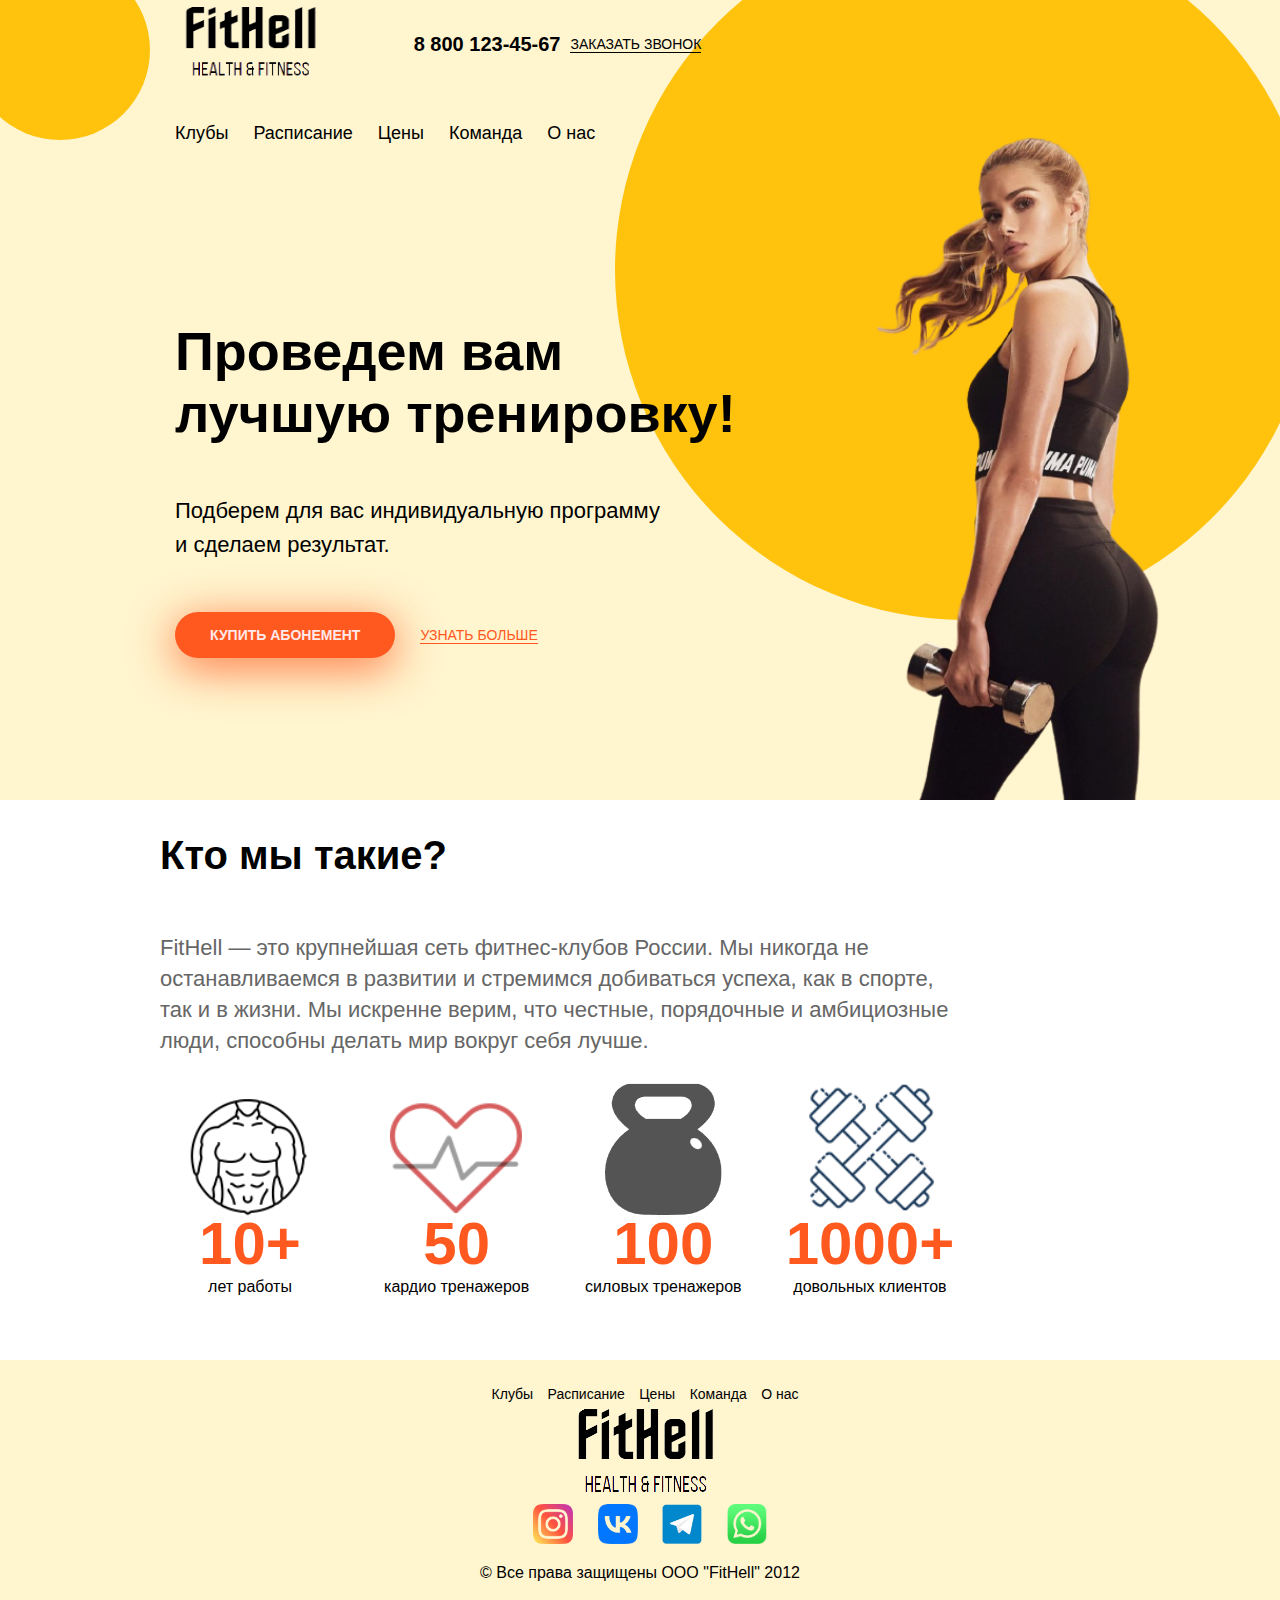
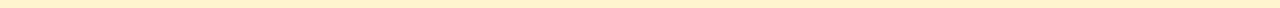
==== index.html @ b3043eb1 "first commit" ====
<!DOCTYPE html>
<html lang="ru">

<head>
    <meta charset="UTF-8">
    <meta http-equiv="X-UA-Compatible" content="IE=edge">
    <meta name="viewport" content="width=device-width, initial-scale=1.0">
    <title>FitHell</title>
    <link rel="icon" href="img/logo.png">
    <link rel="stylesheet" href="scss/style.css">
    </link>
</head>

<body>
    <header class="header container">
        <div class="circle circle_small"></div>
        <div class="circle circle_big"></div>
        <img class="header-img" src="img/girl.png">
        <a href="index.html" class="header-logo">
            <img src="img/logo.png" height="80px" width="150px">
        </a>
        <nav class="header-nav">
            <a href="html/club.html" class="header-nav__link">Клубы</a>
            <a href="html/schedule.html" class="header-nav__link">Расписание</a>
            <a href="html/prices.html" class="header-nav__link">Цены</a>
            <a href="html/team.html" class="header-nav__link">Команда</a>
            <a href="html/about.html" class="header-nav__link">О нас</a>
        </nav>
        <div class="header-contacts">
            <a href="#" class="header-contacts__link header-contacts__phone">8 800 123-45-67</a>
            <a href="index.html" class="header-contacts__link header-contacts__callback" id="open_pop_up_phone">Заказать
                звонок</a>
        </div>
        <div class="pop_up_phone" id="pop_up_phone">
            <div class="pop_up_phone_container">
                <div class="pop_up_phone_body" id="pop_up_phone_body">
                    <p>Заказать звонок</p>
                    <form method="POST">
                        <input type="text" placeholder="ФИО" name="fullName_us">
                        <input type="text" placeholder="Телефон" name="phone_us">
                        <button name="go_us">Заказать звонок</button>
                    </form>
                    <div class="pop_up_phone_close" id="pop_up_phone_close">&#10006</div>
                </div>
            </div>
        </div>
        <div class="header-text">
            <h1 class="header-title">Проведем вам<br>лучшую тренировку!</h1>
            <span class="header-subtitle">Подберем для вас индивидуальную программу<br>и сделаем результат.</span>
            <div class="header-buttons">
                <a href="#" class="button" id="open_pop_up">Купить абонемент</a>
                <a href="/html/prices.html" class="link header-buttons__link">Узнать больше</a>
            </div>
            <div class="pop_up" id="pop_up">
                <div class="pop_up_container">
                    <div class="pop_up_body">
                            <p>Регистрация</p>
                            <input type="text" placeholder="Телефон" name="phone">
                            <input type="text" placeholder="ФИО" name="fullName">
                            <input type="password" placeholder="Пароль" name="pass">
                            <a type="submit" class="button-reg">Регистрация</a>
                            <a href="#" id="open_pop_up_a" class="button-auth">Авторизация</a>
                            <div class="pop_up_close" id="pop_up_close">&#10006</div>
                    </div>
                </div>
            </div>
            <div class="pop_up" id="pop_up_a">
                <div class="pop_up_container">
                    <div class="pop_up_body">
                            <p>Авторизация</p>
                            <input type="text" placeholder="Телефон" name="phoneA">
                            <input type="password" placeholder="Пароль" name="passA">
                            <a type="submit" class="button-reg">Авторизация</a>
                            <a href="#" id="open_pop_up_reg" class="button-auth">Регистрация</a>
                            <div class="pop_up_close" id="pop_up_close_a">&#10006</div>
                    </div>
                </div>
            </div>
            <script src="../js/main.js"></script>
        </div>
    </header>
    <section class="section about">
        <div class="container">
            <h2 class="section-title">Кто мы такие?</h2>
            <p class="section-description">
                FitHell — это крупнейшая сеть фитнес-клубов России.
                Мы никогда не останавливаемся в развитии и стремимся добиваться успеха,
                как в спорте, так и в жизни. Мы искренне верим, что честные, порядочные и
                амбициозные люди, способны делать мир вокруг себя лучше.
            </p>
            <div class="about-row">
                <div class="about-col">
                    <img src="img/about/1.png" alt="10 лет работы"" class=" about__image">
                    <h3 class="about__title">10+</h3>
                    <span class="about__text">лет работы</span>
                </div>
                <div class="about-col">
                    <img src="img/about/2.png" alt="50 различных кардио-тренажеров" class="about__image">
                    <h3 class="about__title">50</h3>
                    <span class="about__text">кардио тренажеров</span>
                </div>
                <div class="about-col">
                    <img src="img/about/3.png" alt="100 видов силовых тренажеров" class="about__image">
                    <h3 class="about__title">100</h3>
                    <span class="about__text">силовых тренажеров</span>
                </div>
                <div class="about-col">
                    <img src="img/about/4.png" alt="1000+ довольных клиентов" class="about__image">
                    <h3 class="about__title">1000+</h3>
                    <span class="about__text">довольных клиентов</span>
                </div>
            </div>
        </div>
    </section>
    <footer>
        <nav>
            <a href="#">Клубы</a>
            <a href="#">Расписание</a>
            <a href="#">Цены</a>
            <a href="#">Команда</a>
            <a href="#">О нас</a>
        </nav>
        <div class="footer-logo">
            <a href="index.html"><img src="img/logo.png"></a>
        </div>
        <div class="social">
            <a href="#"><img src="img/social/inst.png" height="40px" width="40px"></a>
            <a href="#"><img src="img/social/vk.png" height="40px" width="40px"></a>
            <a href="#"><img src="img/social/tg.png" height="40px" width="40px"></a>
            <a href="#"><img src="img/social/wp.png" height="40px" width="40px"></a>
        </div>
        <p>© Все права защищены ООО "FitHell" 2012</p>
    </footer>
</body>

</html>
---- scss/style.css ----
*,
*:before,
*:after {
  -webkit-box-sizing: border-box;
          box-sizing: border-box;
}

body {
  font-family: sans-serif;
  margin: 0;
}

.link {
  color: #ff591f;
  text-decoration: none;
  text-transform: uppercase;
  display: inline-block;
  font-size: 14px;
}

.button {
  color: #ffe9e9;
  display: inline-block;
  font-size: 14px;
  text-decoration: none;
  background-color: #ff591f;
  text-transform: uppercase;
  font-weight: 700;
  padding: 15px 35px;
  border-radius: 100px;
  -webkit-box-shadow: 0 10px 40px rgba(255, 89, 31, 0.35), 0 9px 46px rgba(255, 89, 31, 0.56);
          box-shadow: 0 10px 40px rgba(255, 89, 31, 0.35), 0 9px 46px rgba(255, 89, 31, 0.56);
}

.circle {
  border-radius: 50%;
  background-color: #ffc30d;
  position: absolute;
}

.circle_small {
  left: -30px;
  top: -40px;
  width: 180px;
  height: 180px;
  z-index: 0;
}

.circle_big {
  right: -35px;
  top: -80px;
  width: 700px;
  height: 700px;
  z-index: 0;
}

.container {
  position: relative;
  display: -ms-grid;
  display: grid;
  -ms-grid-columns: 2fr 5fr 3fr;
      grid-template-columns: 2fr 5fr 3fr;
}

.header {
  position: relative;
  overflow: hidden;
  display: -ms-grid;
  display: grid;
  -ms-grid-columns: 2fr 5fr 3fr;
      grid-template-columns: 2fr 5fr 3fr;
  -ms-grid-rows: 2fr 10fr;
      grid-template-rows: 2fr 10fr;
  grid-column-gap: 20px;
  min-height: 800px;
  -webkit-box-align: center;
      -ms-flex-align: center;
          align-items: center;
  background-color: #fff5cf;
  font-size: 18px;
}

.header-logo, .header-nav, .header-contacts, .header-text {
  position: relative;
}

.header-logo {
  grid-area: header-logo;
  -ms-grid-column-align: center;
      justify-self: center;
  -ms-grid-column: 1;
  -ms-grid-column-span: 1;
  grid-column: 1/2;
  -ms-grid-row: 1;
  -ms-grid-row-span: 1;
  grid-row: 1/2;
}

.header-nav {
  grid-area: header-nav;
  position: relative;
  -ms-grid-column: 2;
  -ms-grid-column-span: 1;
  grid-column: 2/3;
  -ms-grid-row: 1;
  -ms-grid-row-span: 1;
  grid-row: 1/2;
}

.header-nav__link {
  margin-right: 20px;
  text-decoration: none;
  color: #000;
}

.header-nav__link:last-child {
  margin-right: 0;
}

.header-img {
  position: absolute;
  bottom: 0;
  left: 65%;
  width: 395px;
}

.header-contacts {
  grid-area: header-contacts;
  -ms-grid-column-align: center;
      justify-self: center;
  position: relative;
  display: -ms-grid;
  display: grid;
  -ms-grid-columns: auto auto;
      grid-template-columns: auto auto;
  -webkit-box-align: center;
      -ms-flex-align: center;
          align-items: center;
  -ms-grid-column: 3;
  -ms-grid-column-span: 1;
  grid-column: 3/4;
  -ms-grid-row: 1;
  -ms-grid-row-span: 1;
  grid-row: 1/2;
}

.header-contacts__link {
  margin-right: 10px;
  text-decoration: none;
  color: #000;
  text-transform: uppercase;
}

.header-contacts__phone {
  font-size: 20px;
  font-weight: 900;
}

.header-contacts__callback {
  font-size: 14px;
  display: inline-block;
}

.header-contacts__callback:after {
  content: "";
  display: block;
  width: 100%;
  height: 1px;
  background-color: #000;
}

.header-text {
  grid-area: header-text;
  -ms-grid-column: 2;
  -ms-grid-column-span: 1;
  grid-column: 2/3;
  -ms-grid-row: 2;
  -ms-grid-row-span: 1;
  grid-row: 2/3;
  max-width: 600px;
  display: -ms-grid;
  display: grid;
  grid-row-gap: 50px;
  -webkit-box-pack: start;
      -ms-flex-pack: start;
          justify-content: flex-start;
}

.header-title {
  font-size: 54px;
  margin: 0;
}

.header-subtitle {
  font-size: 22px;
  line-height: 34px;
}

.header-buttons__link {
  margin-left: 20px;
}

.header-buttons__link:after {
  content: "";
  display: block;
  width: 100%;
  height: 1px;
  background-color: #ff591f;
}

.header .pop_up {
  width: 100%;
  height: 100%;
  position: fixed;
  left: 0;
  top: 0;
  background-color: transparent;
  z-index: 2;
  -webkit-transform: translateY(-44.5%) scale(0);
          transform: translateY(-44.5%) scale(0);
  -webkit-transition: 0.4s ease-in-out;
  transition: 0.4s ease-in-out;
}

.header .pop_up_container {
  display: -webkit-box;
  display: -ms-flexbox;
  display: flex;
  width: 100%;
  height: 100%;
}

.header .pop_up_body {
  margin: auto;
  width: 500px;
  background-color: #fff;
  border-radius: 10px;
  text-align: center;
  padding: 100px 15px 110px 15px;
  position: relative;
}

.header .pop_up_body p {
  font-size: 28px;
  font-weight: 600;
  color: #22262d;
  margin-bottom: 40px;
}

.header .pop_up_body input {
  display: block;
  margin: 25px auto 0px auto;
  width: 330px;
  padding: 17px 20px;
  background-color: #dadada;
  border-radius: 10px;
  border: none;
  font-weight: 500;
  font-size: 18px;
  color: black;
}

.header .pop_up_body :focus {
  outline: none;
}

.header .pop_up_body .button-reg {
  cursor: pointer;
  display: block;
  width: 330px;
  margin: 60px auto 0px auto;
  padding: 20px 0px;
  font-weight: 500;
  font-size: 16px;
  border: none;
  color: #fff;
  border-radius: 10px;
  background-color: #ff591f;
  margin-bottom: 10px;
  text-decoration: none;
}

.header .pop_up_body .button-auth {
  color: #ff591f;
  text-transform: uppercase;
  display: inline-block;
  font-size: 14px;
}

.header .pop_up_close {
  position: absolute;
  top: 15px;
  right: 15px;
  font-size: 21px;
  cursor: pointer;
}

.pop_up_phone {
  width: 100%;
  height: 100%;
  position: fixed;
  left: 0;
  top: 0;
  background-color: transparent;
  z-index: 2;
  -webkit-transform: translateY(-44.5%) scale(0);
          transform: translateY(-44.5%) scale(0);
  -webkit-transition: 0.4s ease-in-out;
  transition: 0.4s ease-in-out;
}

.pop_up_phone_container {
  display: -webkit-box;
  display: -ms-flexbox;
  display: flex;
  width: 100%;
  height: 100%;
}

.pop_up_phone_body {
  margin: auto;
  width: 500px;
  background-color: #fff;
  border-radius: 10px;
  text-align: center;
  padding: 100px 15px 110px 15px;
  position: relative;
}

.pop_up_phone_body p {
  font-size: 28px;
  font-weight: 600;
  color: #22262d;
  margin-bottom: 40px;
}

.pop_up_phone_body input {
  display: block;
  margin: 25px auto 0px auto;
  width: 330px;
  padding: 17px 20px;
  background-color: #dadada;
  border-radius: 10px;
  border: none;
  font-weight: 500;
  font-size: 18px;
  color: black;
}

.pop_up_phone_body :focus {
  outline: none;
}

.pop_up_phone_body button {
  cursor: pointer;
  display: block;
  width: 330px;
  margin: 60px auto 0px auto;
  padding: 20px 0px;
  font-weight: 500;
  font-size: 16px;
  border: none;
  color: #fff;
  border-radius: 10px;
  background-color: #ff591f;
  margin-bottom: 10px;
}

.pop_up_phone_body a {
  color: #ff591f;
  text-transform: uppercase;
  display: inline-block;
  font-size: 14px;
}

.pop_up_phone_close {
  position: absolute;
  top: 15px;
  right: 15px;
  font-size: 21px;
  cursor: pointer;
}

.pop_up_phone.active {
  -webkit-transform: translateY(0%) scale(100%);
          transform: translateY(0%) scale(100%);
  background-color: rgba(0, 0, 0, 0.8);
}

.pop_up.active {
  -webkit-transform: translateY(0%) scale(100%);
          transform: translateY(0%) scale(100%);
  background-color: rgba(0, 0, 0, 0.8);
}

.pop_up_a.active {
  -webkit-transform: translateY(0%) scale(100%);
          transform: translateY(0%) scale(100%);
  background-color: rgba(0, 0, 0, 0.8);
}

.section {
  margin-bottom: 5%;
}

.section-title {
  -ms-grid-column: 2;
  -ms-grid-column-span: 1;
  grid-column: 2/3;
  -ms-grid-row: 1;
  -ms-grid-row-span: 1;
  grid-row: 1/2;
  font-size: 40px;
}

.section-description {
  -ms-grid-column: 2;
  -ms-grid-column-span: 1;
  grid-column: 2/3;
  -ms-grid-row: 2;
  -ms-grid-row-span: 1;
  grid-row: 2/3;
  color: #666666;
  font-size: 22px;
  line-height: 1.4;
  font-weight: 300;
}

.section .about-row {
  -ms-grid-row: 3;
  -ms-grid-row-span: 1;
  grid-row: 3/4;
  -ms-grid-column: 2;
  -ms-grid-column-span: 1;
  grid-column: 2/3;
  display: -ms-grid;
  display: grid;
  -ms-grid-columns: (minmax(180px, max-content))[auto-fill];
      grid-template-columns: repeat(auto-fill, minmax(180px, -webkit-max-content));
      grid-template-columns: repeat(auto-fill, minmax(180px, max-content));
  -webkit-box-pack: justify;
      -ms-flex-pack: justify;
          justify-content: space-between;
}

.section .about-col {
  display: -ms-grid;
  display: grid;
  -ms-grid-rows: 140px;
      grid-template-rows: 140px;
  grid-auto-rows: auto;
  -webkit-box-align: end;
      -ms-flex-align: end;
          align-items: end;
  justify-items: center;
}

.section .about__title {
  color: #ff591f;
  font-size: 60px;
  margin: 0;
  margin-top: -10px;
}

footer {
  width: 100%;
  height: auto;
  background-color: #fff5cf;
  margin: 0 auto;
  text-align: center;
  padding-top: 25px;
  padding-bottom: 10px;
}

footer a {
  color: #000;
  font-size: 14px;
  margin-left: 10px;
  text-decoration: none;
}

footer nav a:hover {
  border-bottom: 1px solid #000;
}

.social img {
  margin-left: 10px;
}

.social img:hover {
  border-radius: 50%;
}

@media (max-width: 1360px) {
  .container {
    -ms-grid-columns: 1fr 5fr 2fr;
        grid-template-columns: 1fr 5fr 2fr;
  }
  .header {
    -ms-grid-rows: 1fr 1fr 7fr;
        grid-template-rows: 1fr 1fr 7fr;
  }
  .header-nav {
    -ms-grid-column: 2;
    -ms-grid-column-span: 2;
    grid-column: 2/4;
    -ms-grid-row: 2;
    -ms-grid-row-span: 1;
    grid-row: 2/3;
  }
  .header-logo {
    -ms-grid-column: 2;
    -ms-grid-column-span: 1;
    grid-column: 2/3;
    -ms-grid-column-align: start;
        justify-self: start;
  }
  .header-contacts {
    -ms-grid-column: 2;
    -ms-grid-column-span: 1;
    grid-column: 2/3;
    -ms-grid-column-align: center;
        justify-self: center;
  }
  .header-text {
    -ms-grid-row: 3;
    -ms-grid-row-span: 1;
    grid-row: 3/4;
  }
  .about-row {
    -ms-grid-columns: (minmax(10%, max-content))[auto-fill];
        grid-template-columns: repeat(auto-fill, minmax(10%, -webkit-max-content));
        grid-template-columns: repeat(auto-fill, minmax(10%, max-content));
  }
}

@media (max-width: 992px) {
  .container {
    -ms-grid-columns: 1fr 8fr 1fr;
        grid-template-columns: 1fr 8fr 1fr;
  }
  .header {
    -ms-grid-rows: 1fr 0.5fr 0.7fr 10fr;
        grid-template-rows: 1fr 0.5fr 0.7fr 10fr;
  }
  .header-contacts {
    -ms-grid-row: 2;
    -ms-grid-row-span: 1;
    grid-row: 2/3;
    -ms-grid-column-align: start;
        justify-self: start;
  }
  .header-nav {
    -ms-grid-row: 3;
    -ms-grid-row-span: 1;
    grid-row: 3/4;
  }
  .header-text {
    -ms-grid-row: 4;
    -ms-grid-row-span: 1;
    grid-row: 4/5;
    grid-row-gap: 40px;
  }
  .header-title {
    font-size: 36px;
  }
  .header-subtitle {
    font-size: 20px;
    line-height: 26px;
  }
  .about-row {
    -ms-grid-columns: (minmax(25%, max-content))[auto-fill];
        grid-template-columns: repeat(auto-fill, minmax(25%, -webkit-max-content));
        grid-template-columns: repeat(auto-fill, minmax(25%, max-content));
  }
}

@media (max-width: 768px) {
  .header {
    font-size: 16px;
  }
  .header-nav {
    display: -ms-grid;
    display: grid;
    -ms-grid-columns: (auto)[3];
        grid-template-columns: repeat(3, auto);
  }
  .header-buttons {
    display: -webkit-box;
    display: -ms-flexbox;
    display: flex;
    -webkit-box-orient: vertical;
    -webkit-box-direction: normal;
        -ms-flex-direction: column;
            flex-direction: column;
    -webkit-box-align: start;
        -ms-flex-align: start;
            align-items: flex-start;
  }
  .header-buttons__link {
    display: inline-block;
    margin-top: 20px;
    margin-left: 20px;
  }
}

@media (max-width: 567px) {
  .container {
    -ms-grid-columns: ()[auto];
        grid-template-columns: repeat(auto);
  }
  .header {
    -ms-grid-rows: 0.7fr 0.5fr 1fr 6fr;
        grid-template-rows: 0.7fr 0.5fr 1fr 6fr;
  }
  .header-nav {
    -ms-grid-columns: auto auto;
        grid-template-columns: auto auto;
    grid-gap: 10px;
  }
  .header-img {
    width: 300px;
  }
  .section-title {
    font-size: 36px;
  }
  .section-description {
    font-size: 18px;
  }
  .about-row {
    -ms-grid-columns: (minmax(100%, max-content))[auto-fill];
        grid-template-columns: repeat(auto-fill, minmax(100%, -webkit-max-content));
        grid-template-columns: repeat(auto-fill, minmax(100%, max-content));
  }
}
/*# sourceMappingURL=style.css.map */
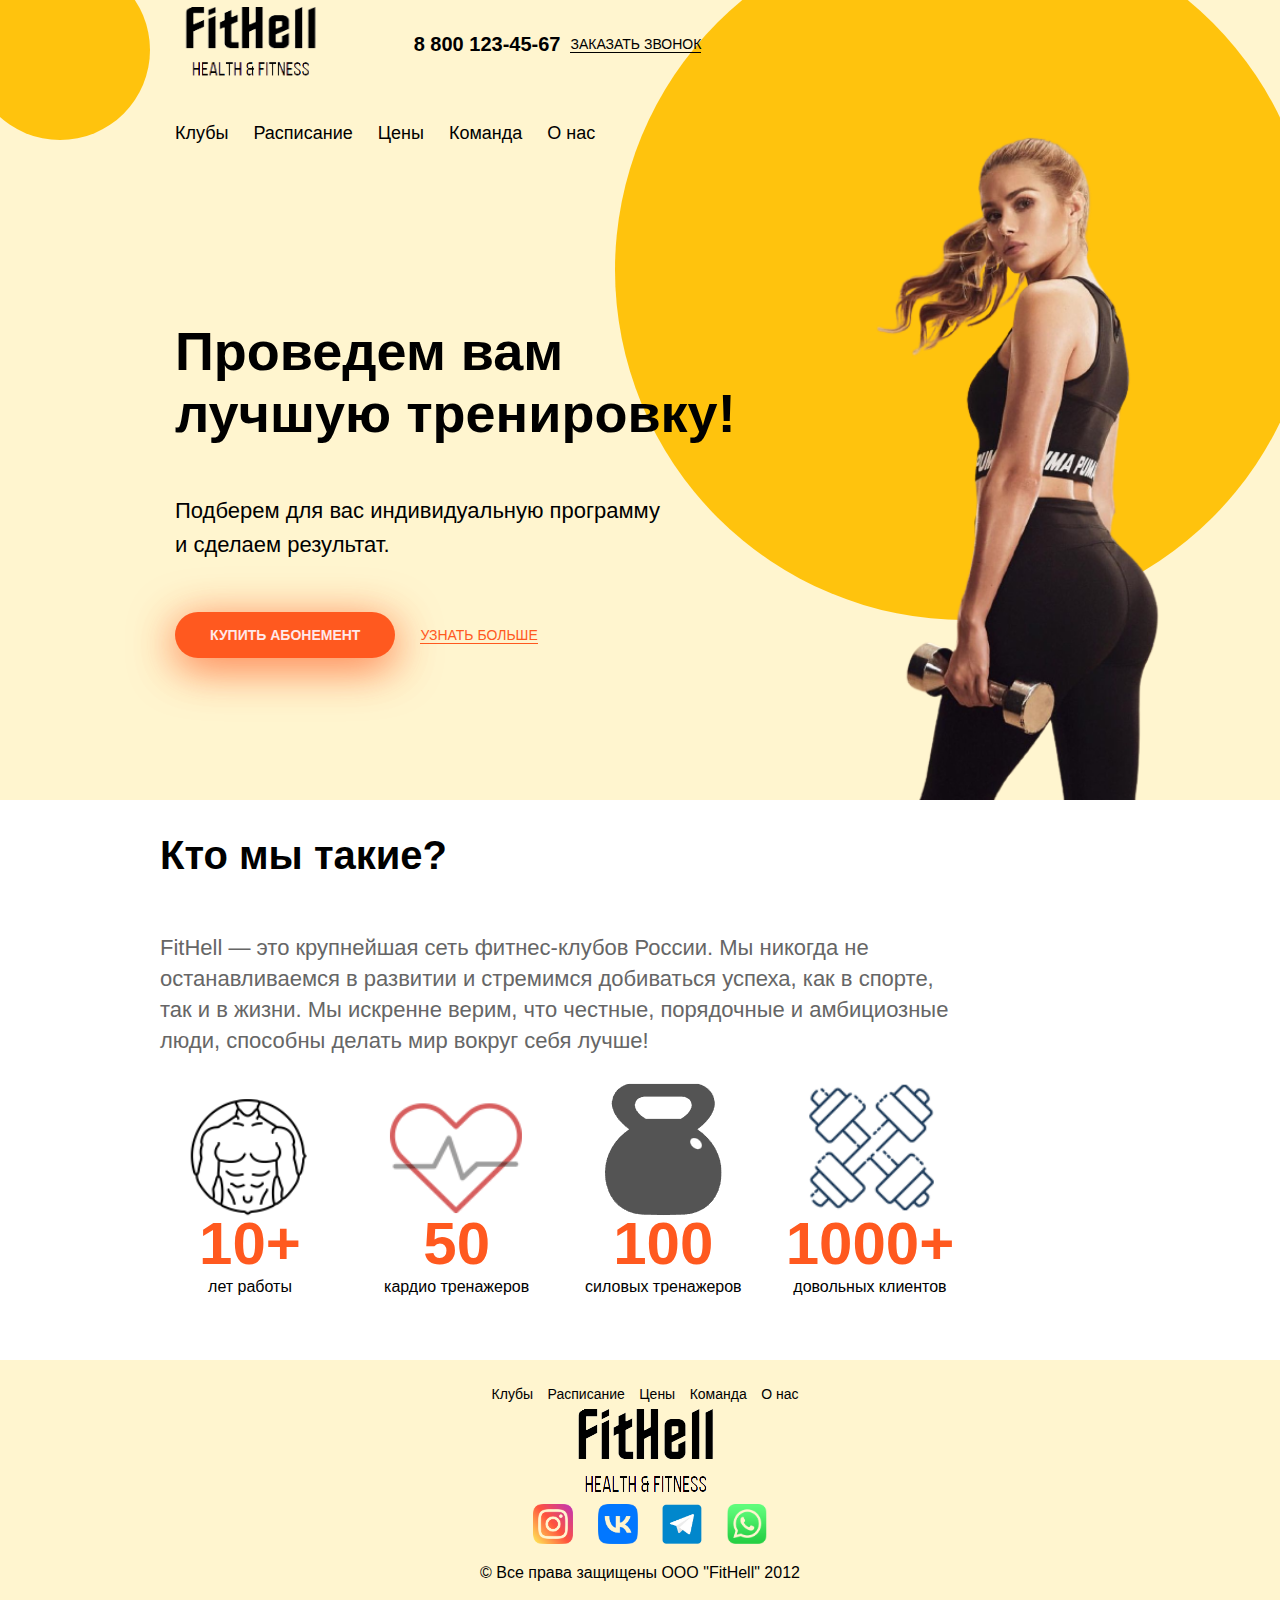
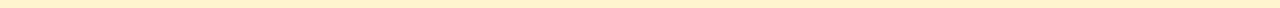
==== commit 9425dfa4: "master" ====
--- a/index.html
+++ b/index.html
@@ -86,11 +86,11 @@
                 FitHell — это крупнейшая сеть фитнес-клубов России.
                 Мы никогда не останавливаемся в развитии и стремимся добиваться успеха,
                 как в спорте, так и в жизни. Мы искренне верим, что честные, порядочные и
-                амбициозные люди, способны делать мир вокруг себя лучше.
+                амбициозные люди, способны делать мир вокруг себя лучше!
             </p>
             <div class="about-row">
                 <div class="about-col">
-                    <img src="img/about/1.png" alt="10 лет работы"" class=" about__image">
+                    <img src="img/about/1.png" alt="10 лет работы" class=" about__image">
                     <h3 class="about__title">10+</h3>
                     <span class="about__text">лет работы</span>
                 </div>
